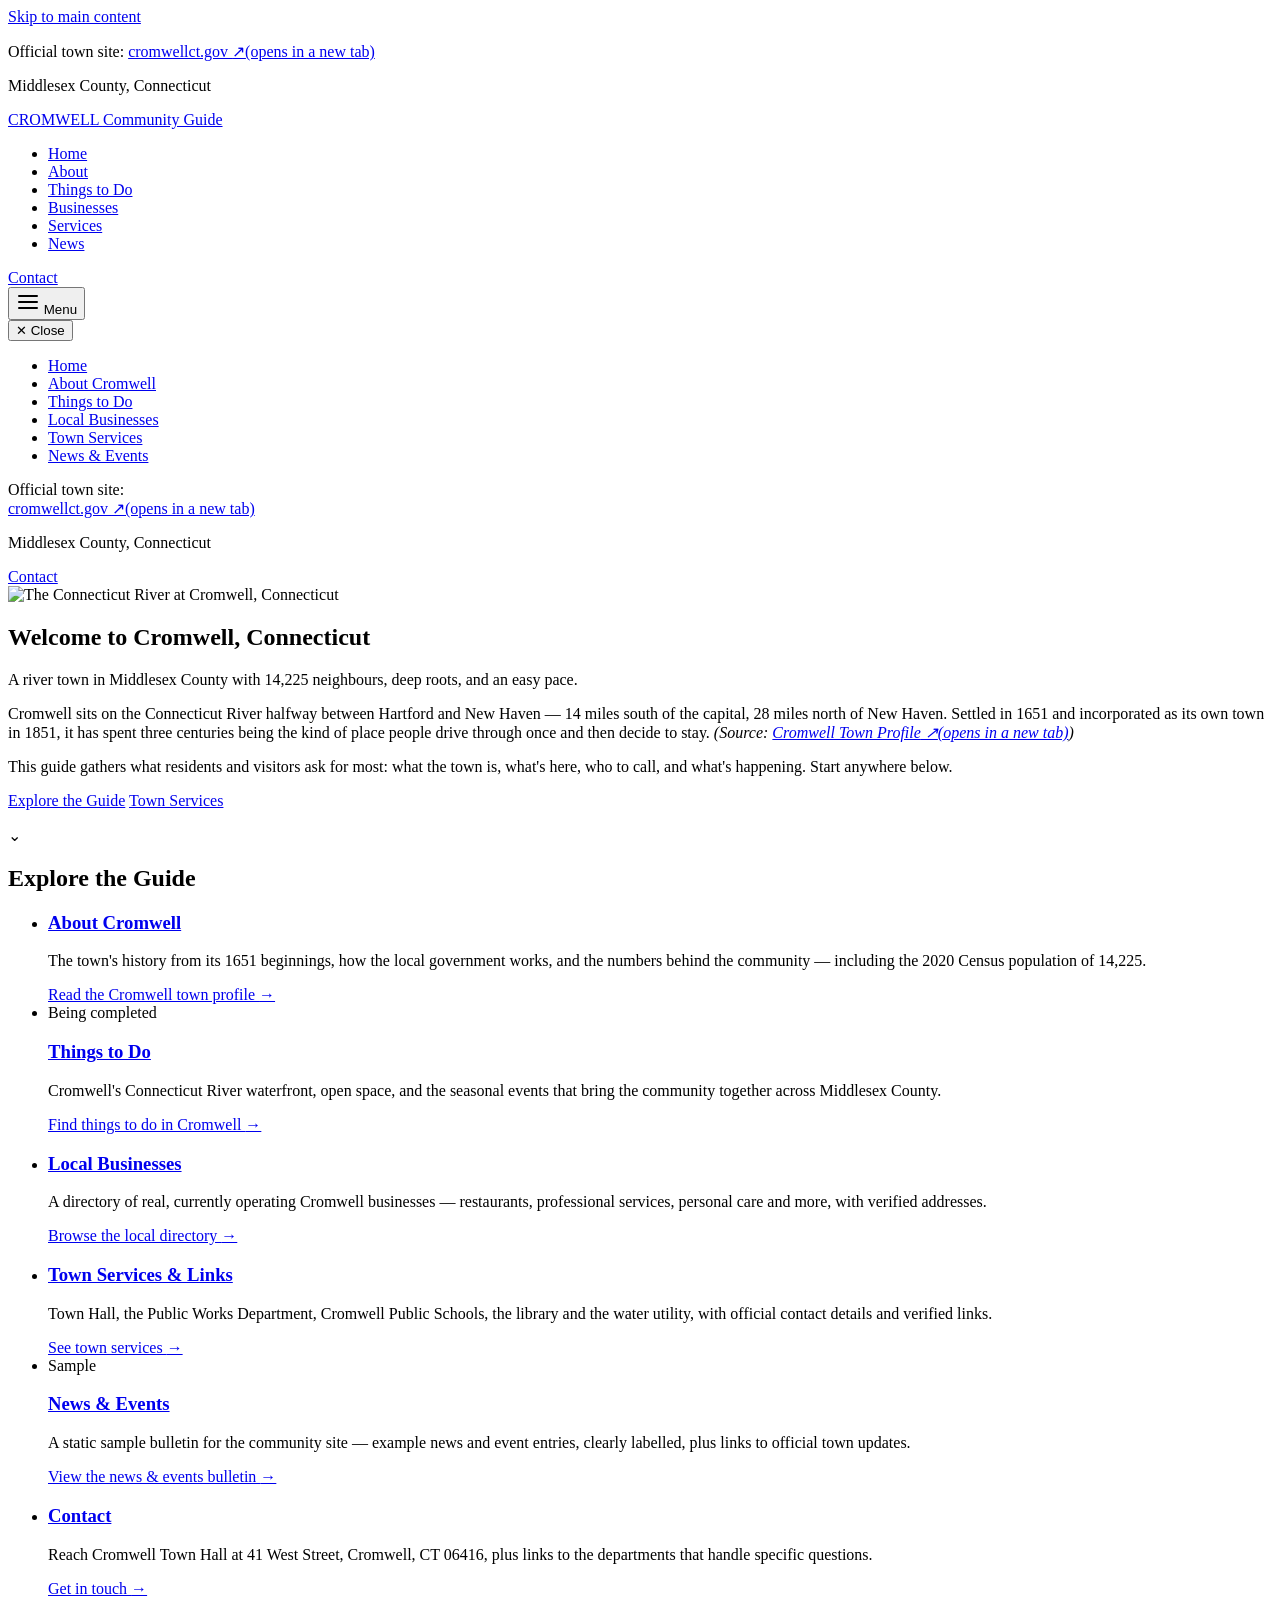
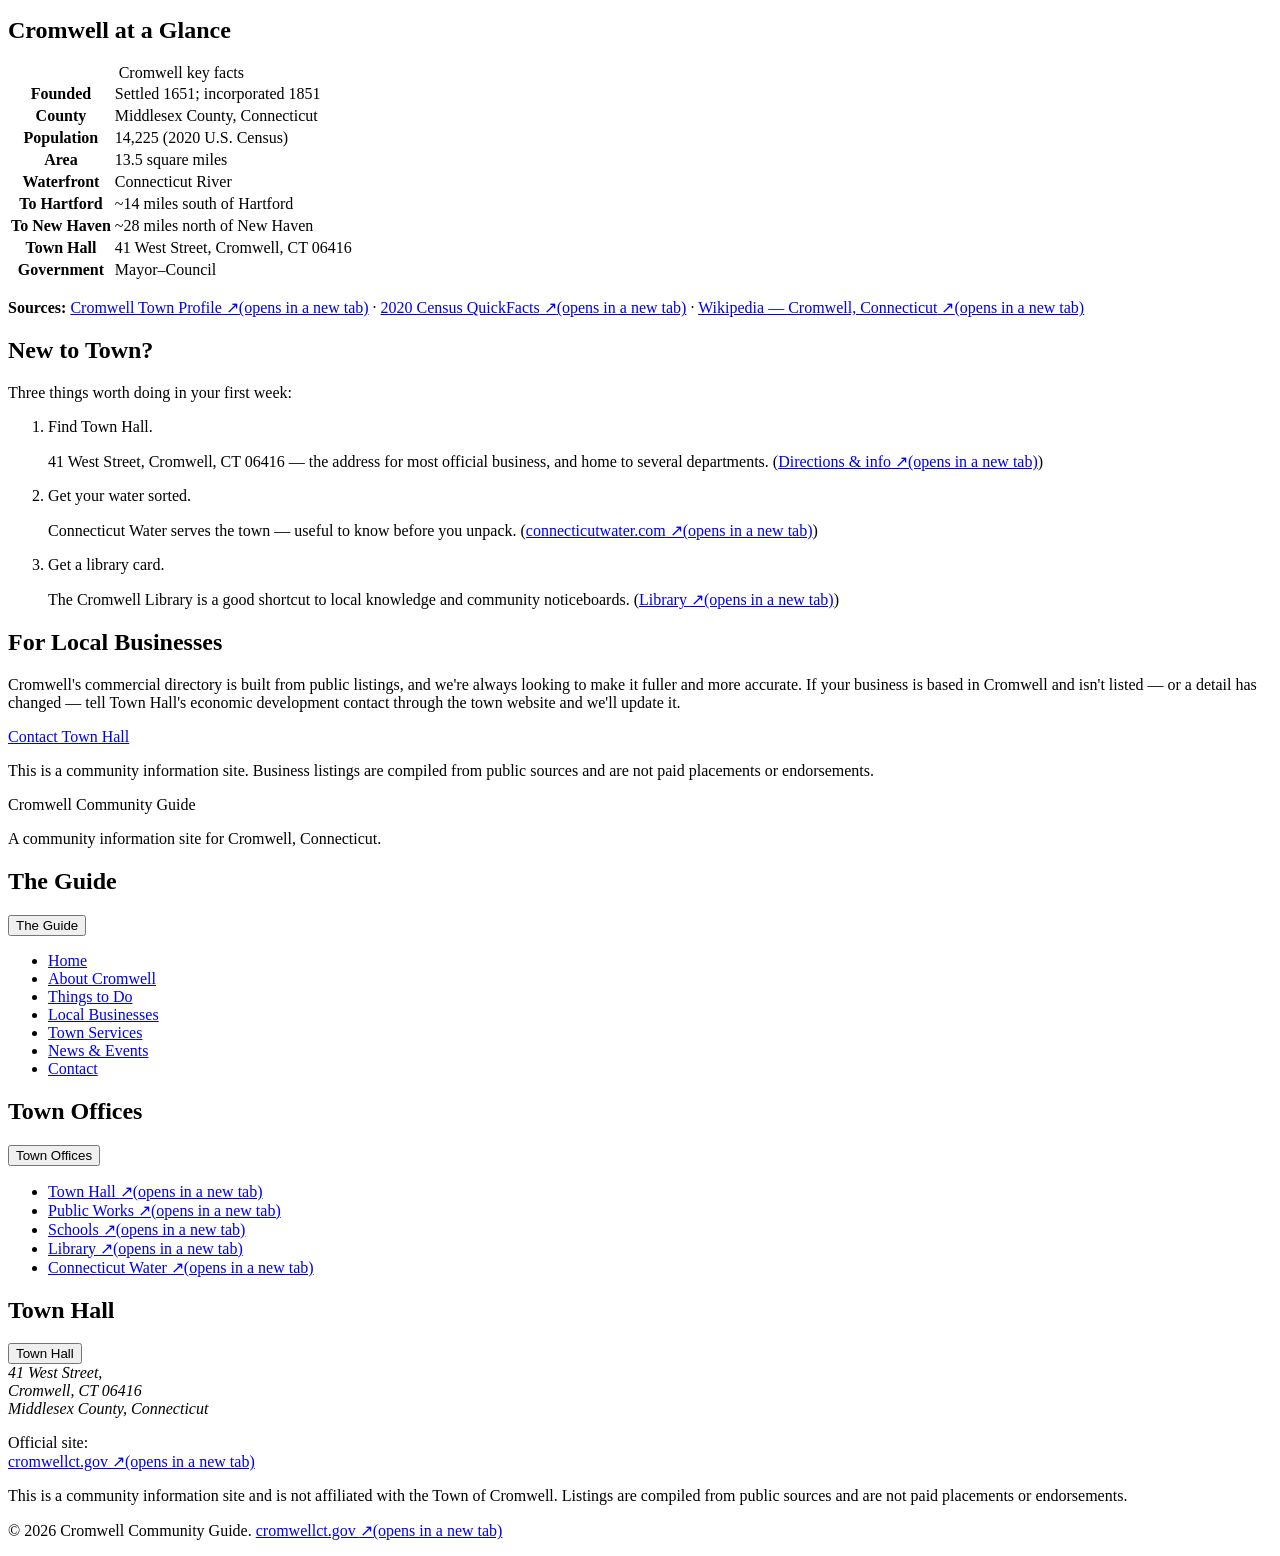
==== index.html @ 5eaef167 "Add index.html" ====
<!DOCTYPE html>
<html lang="en">
<head>
<meta charset="utf-8">
<meta name="viewport" content="width=device-width, initial-scale=1">
<title>Cromwell, CT — Community Guide &amp; Town Info</title>
<meta name="description" content="Discover Cromwell, Connecticut: town facts, local businesses, services, events and everything residents and visitors need in one friendly guide.">
<meta name="keywords" content="Cromwell CT community, Cromwell Connecticut, Middlesex County CT, Connecticut River town">
<meta name="author" content="Cromwell Community Guide">
<meta name="robots" content="index, follow">
<link rel="canonical" href="https://springteasers.github.io/cromwell-community/">

<!-- Open Graph -->
<meta property="og:type" content="website">
<meta property="og:site_name" content="Cromwell Community Guide">
<meta property="og:title" content="Cromwell, CT — Community Guide &amp; Town Info">
<meta property="og:description" content="Discover Cromwell, Connecticut: town facts, local businesses, services, events and everything residents and visitors need in one friendly guide.">
<meta property="og:url" content="https://springteasers.github.io/cromwell-community/">
<meta property="og:image" content="https://springteasers.github.io/cromwell-community/assets/og-image.svg">
<meta property="og:locale" content="en_US">

<!-- Twitter -->
<meta name="twitter:card" content="summary_large_image">
<meta name="twitter:title" content="Cromwell, CT — Community Guide &amp; Town Info">
<meta name="twitter:description" content="Discover Cromwell, Connecticut: town facts, local businesses, services, events and everything residents and visitors need in one friendly guide.">
<meta name="twitter:image" content="https://springteasers.github.io/cromwell-community/assets/og-image.svg">

<meta name="theme-color" content="#0B5A73">
<link rel="icon" href="data:image/svg+xml,%3Csvg xmlns='http://www.w3.org/2000/svg' viewBox='0 0 32 32'%3E%3Crect width='32' height='32' fill='%230B5A73'/%3E%3Ctext x='16' y='23' font-family='Georgia,serif' font-size='20' font-weight='700' fill='%23fff' text-anchor='middle'%3EC%3C/text%3E%3C/svg%3E">

<link rel="stylesheet" href="css/tokens.css">
<link rel="stylesheet" href="css/styles.css">

<script type="application/ld+json">
{
  "@context": "https://schema.org",
  "@type": "WebSite",
  "name": "Cromwell Community Guide",
  "url": "https://springteasers.github.io/cromwell-community/",
  "inLanguage": "en-US",
  "description": "A community information guide to Cromwell, Connecticut — town facts, local businesses, town services, things to do and contacts.",
  "about": {
    "@type": "AdministrativeArea",
    "name": "Cromwell, Connecticut",
    "address": {
      "@type": "PostalAddress",
      "addressLocality": "Cromwell",
      "addressRegion": "CT",
      "postalCode": "06416",
      "addressCountry": "US"
    }
  },
  "breadcrumb": {
    "@type": "BreadcrumbList",
    "itemListElement": [
      { "@type": "ListItem", "position": 1, "name": "Home", "item": "https://springteasers.github.io/cromwell-community/" }
    ]
  },
  "disambiguatingDescription": "This is a community information site and is not affiliated with the Town of Cromwell."
}
</script>
</head>
<body>

<a class="skip-link" href="#main">Skip to main content</a>

<!-- ============================ Utility bar ============================ -->
<div class="utility-bar">
  <div class="wrap">
    <p class="utility-bar__left">Official town site:
      <a href="https://www.cromwellct.gov/" target="_blank" rel="noopener">cromwellct.gov <span class="link-external__glyph" aria-hidden="true">&#8599;</span><span class="sr-only">(opens in a new tab)</span></a>
    </p>
    <p class="utility-bar__right">Middlesex County, Connecticut</p>
  </div>
</div>

<!-- ============================ Site header ============================ -->
<header class="site-header">
  <div class="wrap">
    <a class="site-brand" href="index.html" aria-label="Cromwell Community Guide — home">
      <span class="site-brand__name">CROMWELL</span>
      <span class="site-brand__sub">Community Guide</span>
    </a>

    <nav class="nav-primary" aria-label="Primary">
      <ul class="nav-primary__list">
        <li><a href="index.html" aria-current="page">Home</a></li>
        <li><a href="about-cromwell.html">About</a></li>
        <li><a href="things-to-do.html">Things to Do</a></li>
        <li><a href="local-businesses.html">Businesses</a></li>
        <li><a href="town-services.html">Services</a></li>
        <li><a href="news-events.html">News</a></li>
      </ul>
      <a class="btn btn--primary btn--sm btn--nav" href="contact.html">Contact</a>
    </nav>

    <button class="nav-toggle" type="button" aria-expanded="false" aria-controls="nav-drawer">
      <svg width="24" height="24" viewBox="0 0 24 24" aria-hidden="true" focusable="false">
        <path d="M3 6h18M3 12h18M3 18h18" fill="none" stroke="currentColor" stroke-width="2" stroke-linecap="round"/>
      </svg>
      Menu
    </button>
  </div>
</header>

<div class="scrim" aria-hidden="true"></div>

<!-- ============================ Mobile drawer ============================ -->
<nav class="nav-drawer" id="nav-drawer" aria-label="Mobile">
  <button class="nav-drawer__close" type="button">
    <span aria-hidden="true">&#10005;</span> Close
  </button>

  <ul class="nav-drawer__list">
    <li><a href="index.html" aria-current="page">Home</a></li>
    <li><a href="about-cromwell.html">About Cromwell</a></li>
    <li><a href="things-to-do.html">Things to Do</a></li>
    <li><a href="local-businesses.html">Local Businesses</a></li>
    <li><a href="town-services.html">Town Services</a></li>
    <li><a href="news-events.html">News &amp; Events</a></li>
  </ul>

  <div class="nav-drawer__meta">
    <p>Official town site:<br>
      <a href="https://www.cromwellct.gov/" target="_blank" rel="noopener">cromwellct.gov <span aria-hidden="true">&#8599;</span><span class="sr-only">(opens in a new tab)</span></a>
    </p>
    <p>Middlesex County, Connecticut</p>
  </div>

  <a class="btn btn--primary" href="contact.html">Contact</a>
</nav>

<main id="main">

  <!-- ============================ 1. Hero ============================ -->
  <section class="hero" aria-labelledby="hero-h1">
    <img class="hero__bg" src="assets/hero-connecticut-river.svg" alt="The Connecticut River at Cromwell, Connecticut">
    <div class="hero__scrim" aria-hidden="true"></div>
    <div class="wrap">
      <div class="hero__inner">
        <h1 id="hero-h1">Welcome to Cromwell, Connecticut</h1>
        <p class="hero__sub">A river town in Middlesex County with <span class="stat">14,225</span> neighbours, deep roots, and an easy pace.</p>
        <p class="hero__body">Cromwell sits on the Connecticut River halfway between Hartford and New Haven &mdash; 14 miles south of the capital, 28 miles north of New Haven. Settled in 1651 and incorporated as its own town in 1851, it has spent three centuries being the kind of place people drive through once and then decide to stay. <em>(Source: <a class="link-external" href="https://www.cromwellct.gov/164/Town-Profile" target="_blank" rel="noopener">Cromwell Town Profile<span class="link-external__glyph" aria-hidden="true"> &#8599;</span><span class="sr-only">(opens in a new tab)</span></a>)</em></p>
        <p class="hero__body">This guide gathers what residents and visitors ask for most: what the town is, what's here, who to call, and what's happening. Start anywhere below.</p>

        <div class="hero__actions">
          <a class="btn btn--primary" href="#explore-the-guide">Explore the Guide</a>
          <a class="btn btn--ghost" href="town-services.html">Town Services</a>
        </div>

        <p class="hero__scroll-cue" aria-hidden="true">&#8964;</p>
      </div>
    </div>
  </section>

  <!-- ============================ 2. Guide index ============================ -->
  <section class="section section--white" id="explore-the-guide" aria-labelledby="explore-h2">
    <div class="wrap">
      <h2 id="explore-h2">Explore the Guide</h2>

      <ul class="card-grid">
        <li class="card">
          <h3 class="card__title"><a href="about-cromwell.html">About Cromwell</a></h3>
          <p class="card__body">The town's history from its 1651 beginnings, how the local government works, and the numbers behind the community &mdash; including the 2020 Census population of <span class="stat">14,225</span>.</p>
          <a class="card__link" href="about-cromwell.html">Read the Cromwell town profile <span class="link-internal__glyph" aria-hidden="true">&#8594;</span></a>
        </li>

        <li class="card card--pending">
          <span class="status-tag status-tag--pending">Being completed</span>
          <h3 class="card__title"><a href="things-to-do.html">Things to Do</a></h3>
          <p class="card__body">Cromwell's Connecticut River waterfront, open space, and the seasonal events that bring the community together across Middlesex County.</p>
          <a class="card__link" href="things-to-do.html">Find things to do in Cromwell <span class="link-internal__glyph" aria-hidden="true">&#8594;</span></a>
        </li>

        <li class="card">
          <h3 class="card__title"><a href="local-businesses.html">Local Businesses</a></h3>
          <p class="card__body">A directory of real, currently operating Cromwell businesses &mdash; restaurants, professional services, personal care and more, with verified addresses.</p>
          <a class="card__link" href="local-businesses.html">Browse the local directory <span class="link-internal__glyph" aria-hidden="true">&#8594;</span></a>
        </li>

        <li class="card">
          <h3 class="card__title"><a href="town-services.html">Town Services &amp; Links</a></h3>
          <p class="card__body">Town Hall, the Public Works Department, Cromwell Public Schools, the library and the water utility, with official contact details and verified links.</p>
          <a class="card__link" href="town-services.html">See town services <span class="link-internal__glyph" aria-hidden="true">&#8594;</span></a>
        </li>

        <li class="card">
          <span class="status-tag status-tag--sample">Sample</span>
          <h3 class="card__title"><a href="news-events.html">News &amp; Events</a></h3>
          <p class="card__body">A static sample bulletin for the community site &mdash; example news and event entries, clearly labelled, plus links to official town updates.</p>
          <a class="card__link" href="news-events.html">View the news &amp; events bulletin <span class="link-internal__glyph" aria-hidden="true">&#8594;</span></a>
        </li>

        <li class="card">
          <h3 class="card__title"><a href="contact.html">Contact</a></h3>
          <p class="card__body">Reach Cromwell Town Hall at 41 West Street, Cromwell, CT 06416, plus links to the departments that handle specific questions.</p>
          <a class="card__link" href="contact.html">Get in touch <span class="link-internal__glyph" aria-hidden="true">&#8594;</span></a>
        </li>
      </ul>
    </div>
  </section>

  <!-- ============================ 3. Fact table ============================ -->
  <section class="section section--tint" aria-labelledby="glance-h2">
    <div class="wrap">
      <h2 id="glance-h2">Cromwell at a Glance</h2>

      <table class="table--fact">
        <caption class="sr-only">Cromwell key facts</caption>
        <tbody>
          <tr><th scope="row">Founded</th><td>Settled 1651; incorporated 1851</td></tr>
          <tr><th scope="row">County</th><td>Middlesex County, Connecticut</td></tr>
          <tr><th scope="row">Population</th><td>14,225 (2020 U.S. Census)</td></tr>
          <tr><th scope="row">Area</th><td>13.5 square miles</td></tr>
          <tr><th scope="row">Waterfront</th><td>Connecticut River</td></tr>
          <tr><th scope="row">To Hartford</th><td>~14 miles south of Hartford</td></tr>
          <tr><th scope="row">To New Haven</th><td>~28 miles north of New Haven</td></tr>
          <tr><th scope="row">Town Hall</th><td>41 West Street, Cromwell, CT 06416</td></tr>
          <tr><th scope="row">Government</th><td>Mayor&ndash;Council</td></tr>
        </tbody>
      </table>

      <p class="source-note"><strong>Sources:</strong>
        <a class="link-external" href="https://www.cromwellct.gov/164/Town-Profile" target="_blank" rel="noopener">Cromwell Town Profile<span class="link-external__glyph" aria-hidden="true"> &#8599;</span><span class="sr-only">(opens in a new tab)</span></a>
        <span aria-hidden="true"> &middot; </span>
        <a class="link-external" href="https://www.census.gov/quickfacts/fact/table/cromwelltownlowerconnecticutrivervalleyplanningregionconnecticut/PST045224" target="_blank" rel="noopener">2020 Census QuickFacts<span class="link-external__glyph" aria-hidden="true"> &#8599;</span><span class="sr-only">(opens in a new tab)</span></a>
        <span aria-hidden="true"> &middot; </span>
        <a class="link-external" href="https://en.wikipedia.org/wiki/Cromwell,_Connecticut" target="_blank" rel="noopener">Wikipedia &mdash; Cromwell, Connecticut<span class="link-external__glyph" aria-hidden="true"> &#8599;</span><span class="sr-only">(opens in a new tab)</span></a>
      </p>
    </div>
  </section>

  <!-- ============================ 4. Numbered steps ============================ -->
  <section class="section section--white" aria-labelledby="newto-h2">
    <div class="wrap">
      <h2 id="newto-h2">New to Town?</h2>
      <p class="section__intro">Three things worth doing in your first week:</p>

      <ol class="list--numbered">
        <li>
          <p class="list__lead">Find Town Hall.</p>
          <p class="list__body">41 West Street, Cromwell, CT 06416 &mdash; the address for most official business, and home to several departments.
            (<a class="link-external" href="https://www.cromwellct.gov/" target="_blank" rel="noopener">Directions &amp; info<span class="link-external__glyph" aria-hidden="true"> &#8599;</span><span class="sr-only">(opens in a new tab)</span></a>)</p>
        </li>
        <li>
          <p class="list__lead">Get your water sorted.</p>
          <p class="list__body">Connecticut Water serves the town &mdash; useful to know before you unpack.
            (<a class="link-external" href="https://www.connecticutwater.com" target="_blank" rel="noopener">connecticutwater.com<span class="link-external__glyph" aria-hidden="true"> &#8599;</span><span class="sr-only">(opens in a new tab)</span></a>)</p>
        </li>
        <li>
          <p class="list__lead">Get a library card.</p>
          <p class="list__body">The Cromwell Library is a good shortcut to local knowledge and community noticeboards.
            (<a class="link-external" href="https://www.cromwellct.gov/library" target="_blank" rel="noopener">Library<span class="link-external__glyph" aria-hidden="true"> &#8599;</span><span class="sr-only">(opens in a new tab)</span></a>)</p>
        </li>
      </ol>
    </div>
  </section>

  <!-- ============================ 5. Business CTA ============================ -->
  <section class="section section--paper" aria-labelledby="business-h2">
    <div class="wrap">
      <div class="cta-band">
        <h2 id="business-h2">For Local Businesses</h2>
        <p class="cta-band__body">Cromwell's commercial directory is built from public listings, and we're always looking to make it fuller and more accurate. If your business is based in Cromwell and isn't listed &mdash; or a detail has changed &mdash; tell Town Hall's economic development contact through the town website and we'll update it.</p>
        <a class="btn btn--secondary" href="contact.html">Contact Town Hall</a>

        <p class="callout callout--disclaimer">This is a community information site. Business listings are compiled from public sources and are not paid placements or endorsements.</p>
      </div>
    </div>
  </section>

</main>

<!-- ============================ Footer ============================ -->
<footer class="site-footer">
  <div class="wrap">
    <div class="site-footer__grid">

      <div class="footer-col footer-col--brand">
        <span class="site-footer__brand-name">Cromwell</span>
        <span class="site-footer__brand-sub">Community Guide</span>
        <p class="site-footer__blurb">A community information site for Cromwell, Connecticut.</p>
      </div>

      <div class="footer-col footer-col--guide">
        <h2 id="foot-guide-h">The Guide</h2>
        <button class="footer-accordion__btn" type="button" aria-expanded="false" aria-controls="foot-guide-p">The Guide</button>
        <div class="footer-panel" id="foot-guide-p" role="region" aria-labelledby="foot-guide-h">
          <ul>
            <li><a href="index.html">Home</a></li>
            <li><a href="about-cromwell.html">About Cromwell</a></li>
            <li><a href="things-to-do.html">Things to Do</a></li>
            <li><a href="local-businesses.html">Local Businesses</a></li>
            <li><a href="town-services.html">Town Services</a></li>
            <li><a href="news-events.html">News &amp; Events</a></li>
            <li><a href="contact.html">Contact</a></li>
          </ul>
        </div>
      </div>

      <div class="footer-col footer-col--offices">
        <h2 id="foot-offices-h">Town Offices</h2>
        <button class="footer-accordion__btn" type="button" aria-expanded="false" aria-controls="foot-offices-p">Town Offices</button>
        <div class="footer-panel" id="foot-offices-p" role="region" aria-labelledby="foot-offices-h">
          <ul>
            <li><a href="https://www.cromwellct.gov/" target="_blank" rel="noopener">Town Hall <span aria-hidden="true">&#8599;</span><span class="sr-only">(opens in a new tab)</span></a></li>
            <li><a href="https://www.cromwellct.com/public-works" target="_blank" rel="noopener">Public Works <span aria-hidden="true">&#8599;</span><span class="sr-only">(opens in a new tab)</span></a></li>
            <li><a href="https://www.cromwell.k12.ct.us/" target="_blank" rel="noopener">Schools <span aria-hidden="true">&#8599;</span><span class="sr-only">(opens in a new tab)</span></a></li>
            <li><a href="https://www.cromwellct.gov/library" target="_blank" rel="noopener">Library <span aria-hidden="true">&#8599;</span><span class="sr-only">(opens in a new tab)</span></a></li>
            <li><a href="https://www.connecticutwater.com" target="_blank" rel="noopener">Connecticut Water <span aria-hidden="true">&#8599;</span><span class="sr-only">(opens in a new tab)</span></a></li>
          </ul>
        </div>
      </div>

      <div class="footer-col footer-col--townhall">
        <h2 id="foot-townhall-h">Town Hall</h2>
        <button class="footer-accordion__btn" type="button" aria-expanded="false" aria-controls="foot-townhall-p">Town Hall</button>
        <div class="footer-panel" id="foot-townhall-p" role="region" aria-labelledby="foot-townhall-h">
          <address>
            41 West Street,<br>
            Cromwell, CT 06416<br>
            Middlesex County, Connecticut
          </address>
          <div class="footer-col__rows">
            <p>Official site:<br>
              <a href="https://www.cromwellct.gov/" target="_blank" rel="noopener">cromwellct.gov <span aria-hidden="true">&#8599;</span><span class="sr-only">(opens in a new tab)</span></a>
            </p>
          </div>
        </div>
      </div>

    </div>

    <div class="site-footer__bottom">
      <p>This is a community information site and is not affiliated with the Town of Cromwell. Listings are compiled from public sources and are not paid placements or endorsements.</p>
      <p>&copy; <span id="year">2026</span> Cromwell Community Guide. <a href="https://www.cromwellct.gov/" target="_blank" rel="noopener">cromwellct.gov <span aria-hidden="true">&#8599;</span><span class="sr-only">(opens in a new tab)</span></a></p>
    </div>
  </div>
</footer>

<script src="js/site.js"></script>
<script>document.getElementById('year').textContent = String(new Date().getFullYear());</script>
</body>
</html>
---- css/tokens.css ----
/* ==========================================================================
   Cromwell Community Site — Design Tokens
   Source of truth: design/tokens-and-specs.md
   All values are shipped specs, not placeholders.
   ========================================================================== */

:root {
  /* ---- Colour: brand ---------------------------------------------------- */
  --c-primary:        #0B5A73;  /* River Teal */
  --c-primary-dark:   #07414F;
  --c-primary-light:  #E6F1F4;
  --c-secondary:      #1F6B3A;  /* Open Space Green */
  --c-secondary-dark: #15502A;

  /* ---- Colour: accent (caution / sample states ONLY) -------------------- */
  --c-accent:         #B4531B;  /* Brick */
  --c-accent-dark:    #8A3D12;
  --c-accent-tint:    #FDEBE0;
  --c-accent-tint-2:  #FDF3EC;
  --c-accent-tint-3:  #F8E9DD;

  /* ---- Colour: neutrals ------------------------------------------------- */
  --c-ink:            #1A1D1F;
  --c-ink-muted:      #5A6B72;
  --c-surface:        #FFFFFF;
  --c-surface-alt:    #F7F5F1;  /* paper */
  --c-line:           #D6DEE2;
  --c-focus:          #F2A900;  /* amber focus ring */

  /* ---- Typography: families -------------------------------------------- */
  --font-display: "Source Serif 4", Georgia, "Times New Roman", serif;
  --font-body:    "Inter", -apple-system, BlinkMacSystemFont, "Segoe UI",
                  Roboto, Helvetica, Arial, sans-serif;

  /* ---- Typography: scale (fluid) --------------------------------------- */
  --t-h1:    clamp(1.875rem, 1.35rem + 2.6vw, 3rem);      /* 30 -> 48px */
  --t-h2:    clamp(1.5rem, 1.2rem + 1.5vw, 2rem);         /* 24 -> 32px */
  --t-h3:    1.4375rem;                                    /* 23px */
  --t-h4:    1.1875rem;                                    /* 19px */
  --t-body:  1.0625rem;                                    /* 17px */
  --t-small: 0.9375rem;                                    /* 15px */
  --t-meta:  0.8125rem;                                    /* 13px */

  --lh-tight: 1.15;
  --lh-snug:  1.3;
  --lh-body:  1.6;
  --lh-loose: 1.7;

  /* ---- Spacing scale ---------------------------------------------------- */
  --s-1: 0.25rem;   /*  4px */
  --s-2: 0.5rem;    /*  8px */
  --s-3: 0.75rem;   /* 12px */
  --s-4: 1rem;      /* 16px */
  --s-5: 1.5rem;    /* 24px */
  --s-6: 2rem;      /* 32px */
  --s-7: 3rem;      /* 48px */
  --s-8: 4rem;      /* 64px */
  --s-9: 6rem;      /* 96px */

  /* ---- Layout ----------------------------------------------------------- */
  --wrap:        72rem;    /* 1152px */
  --wrap-narrow: 46rem;    /* 736px long-form measure */
  --radius-sm:   2px;
  --radius:      6px;
  --radius-lg:   8px;
  --shadow-drawer: 0 8px 32px rgba(0, 0, 0, 0.18);

  /* ---- Motion ----------------------------------------------------------- */
  --ease: cubic-bezier(0.2, 0, 0.2, 1);
  --dur:  200ms;
}
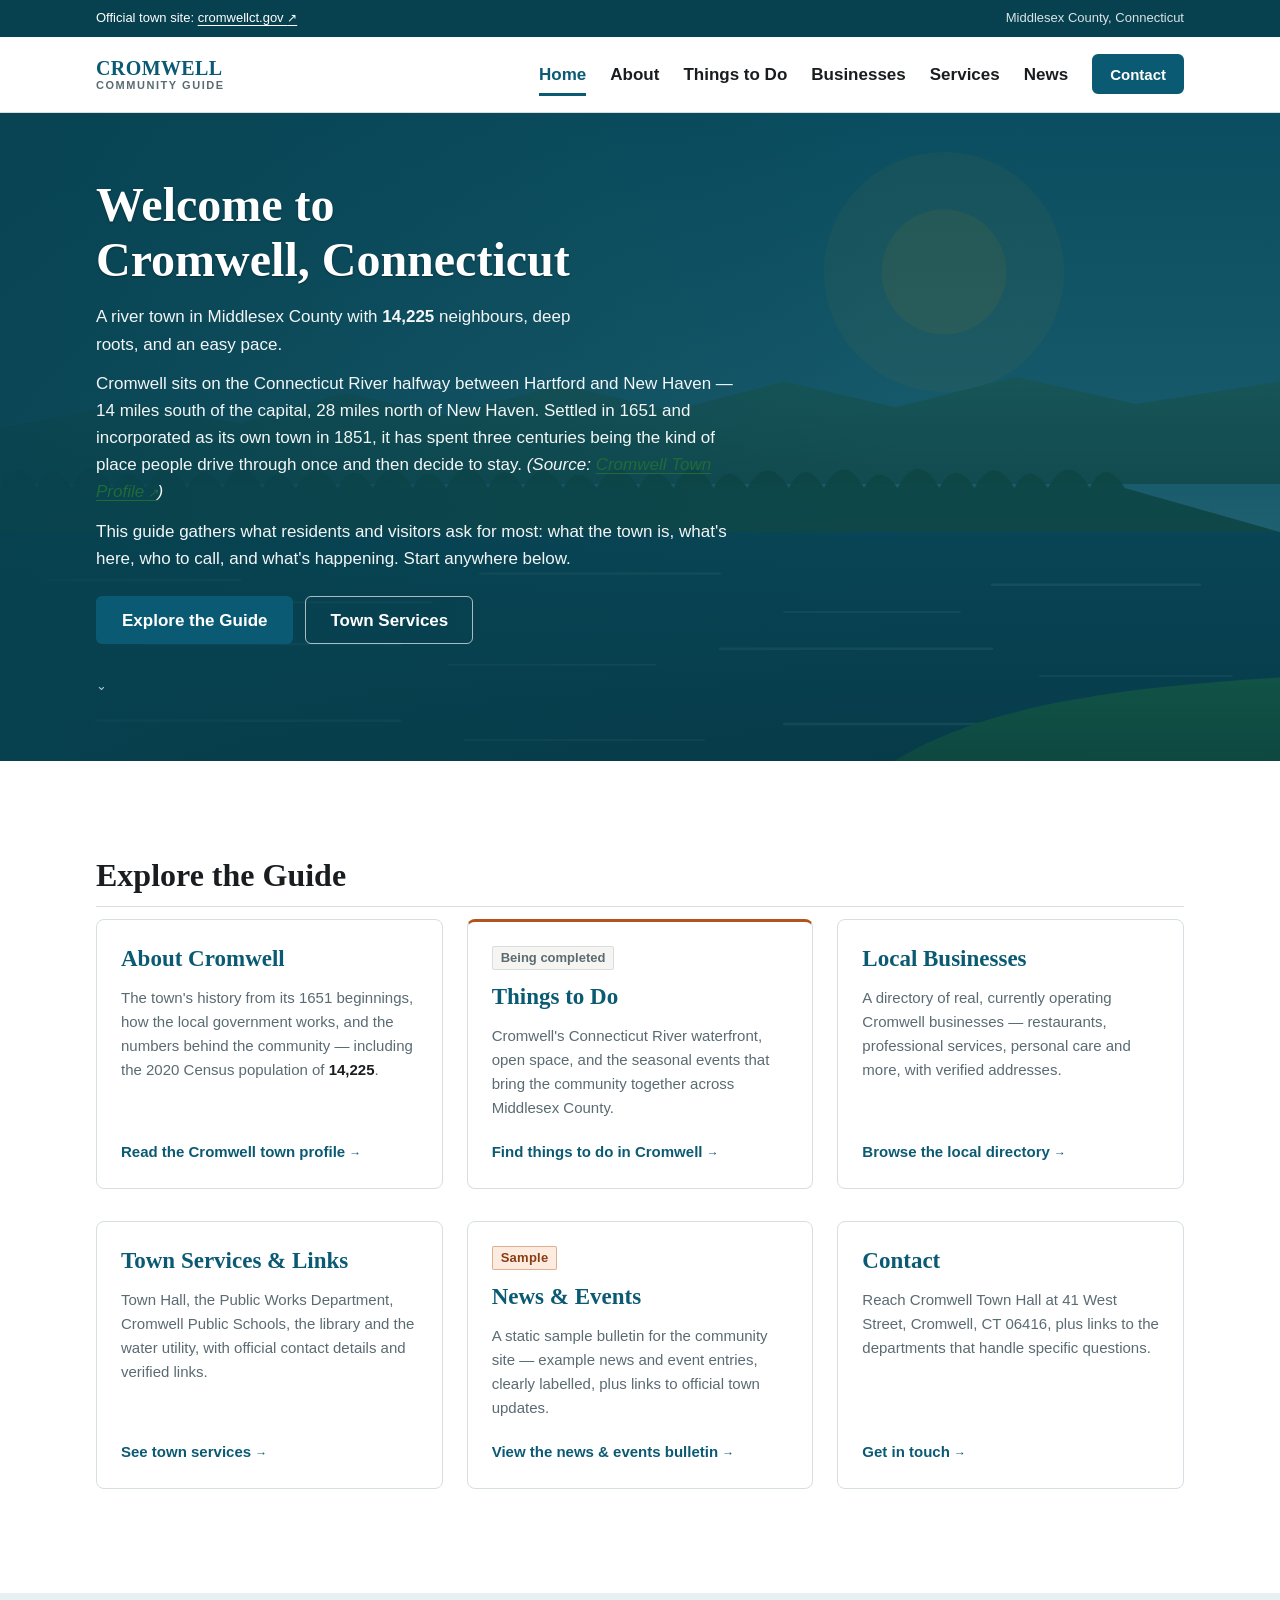
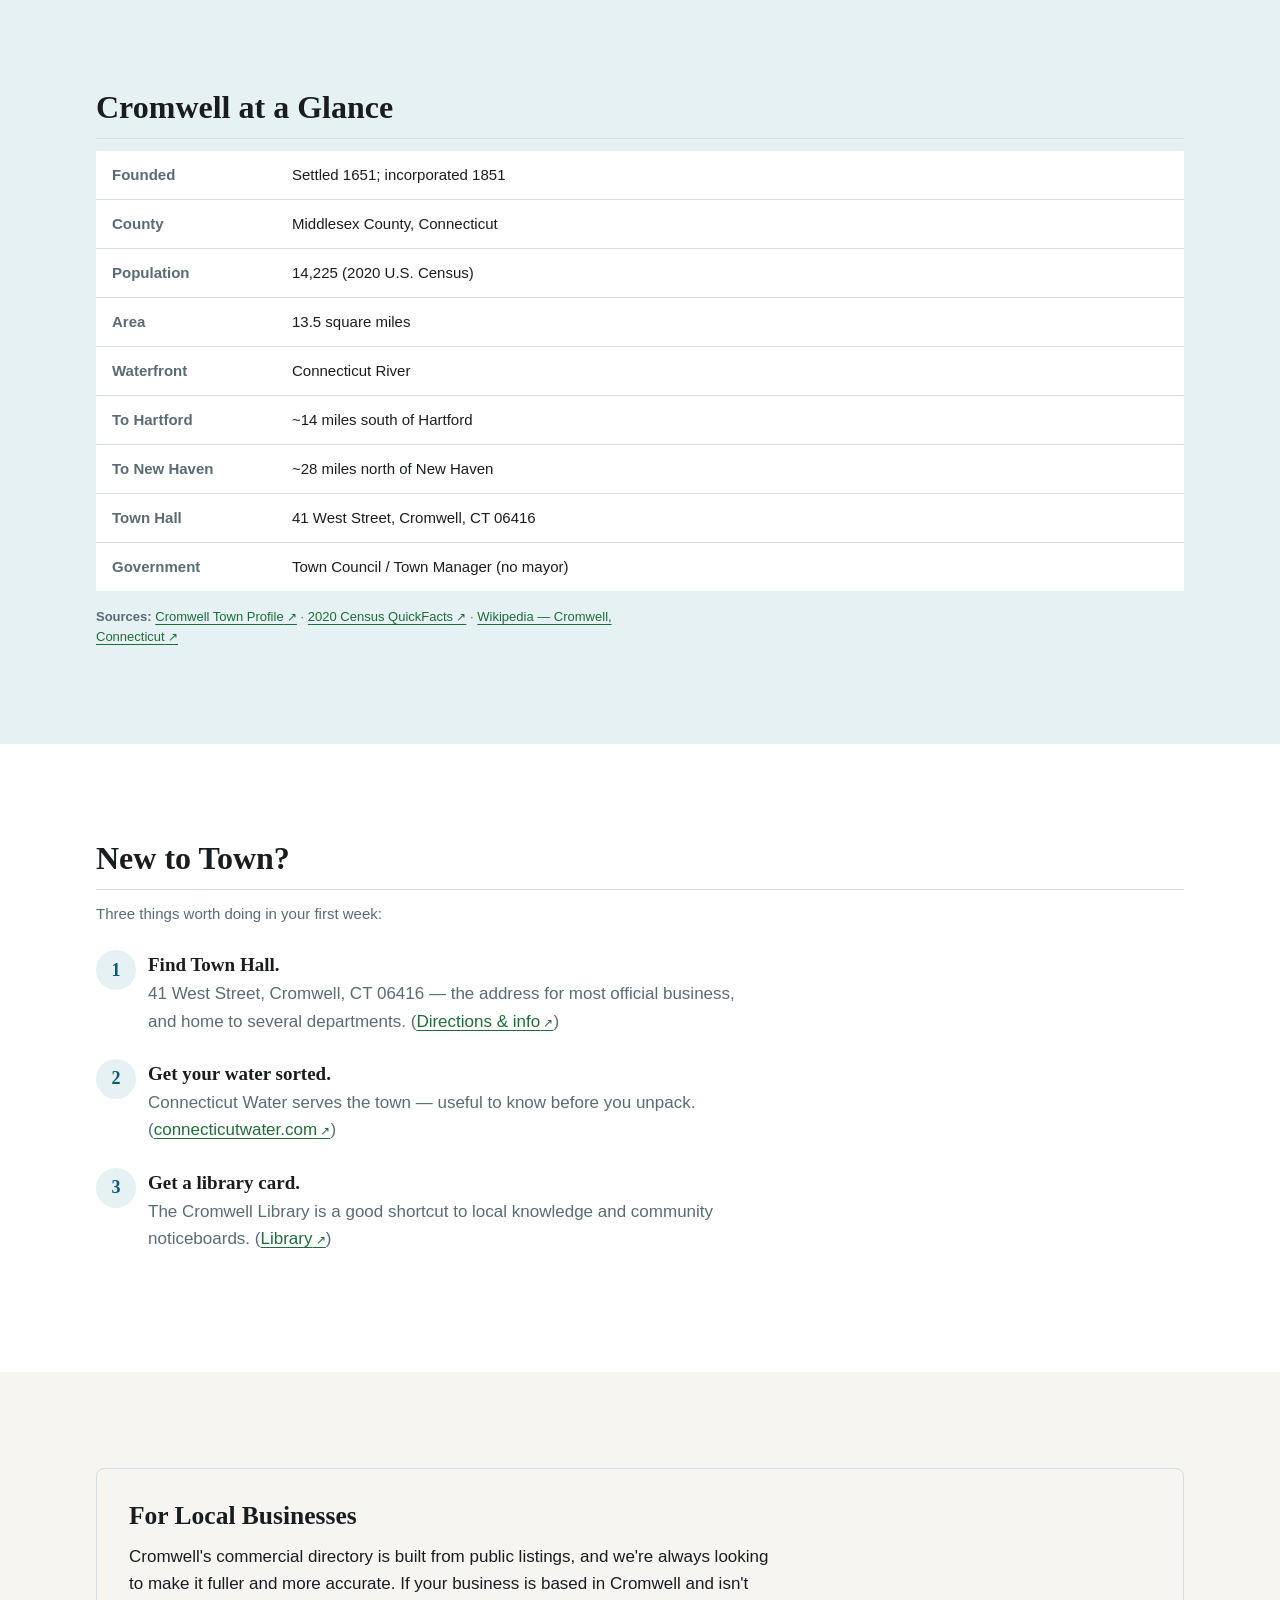
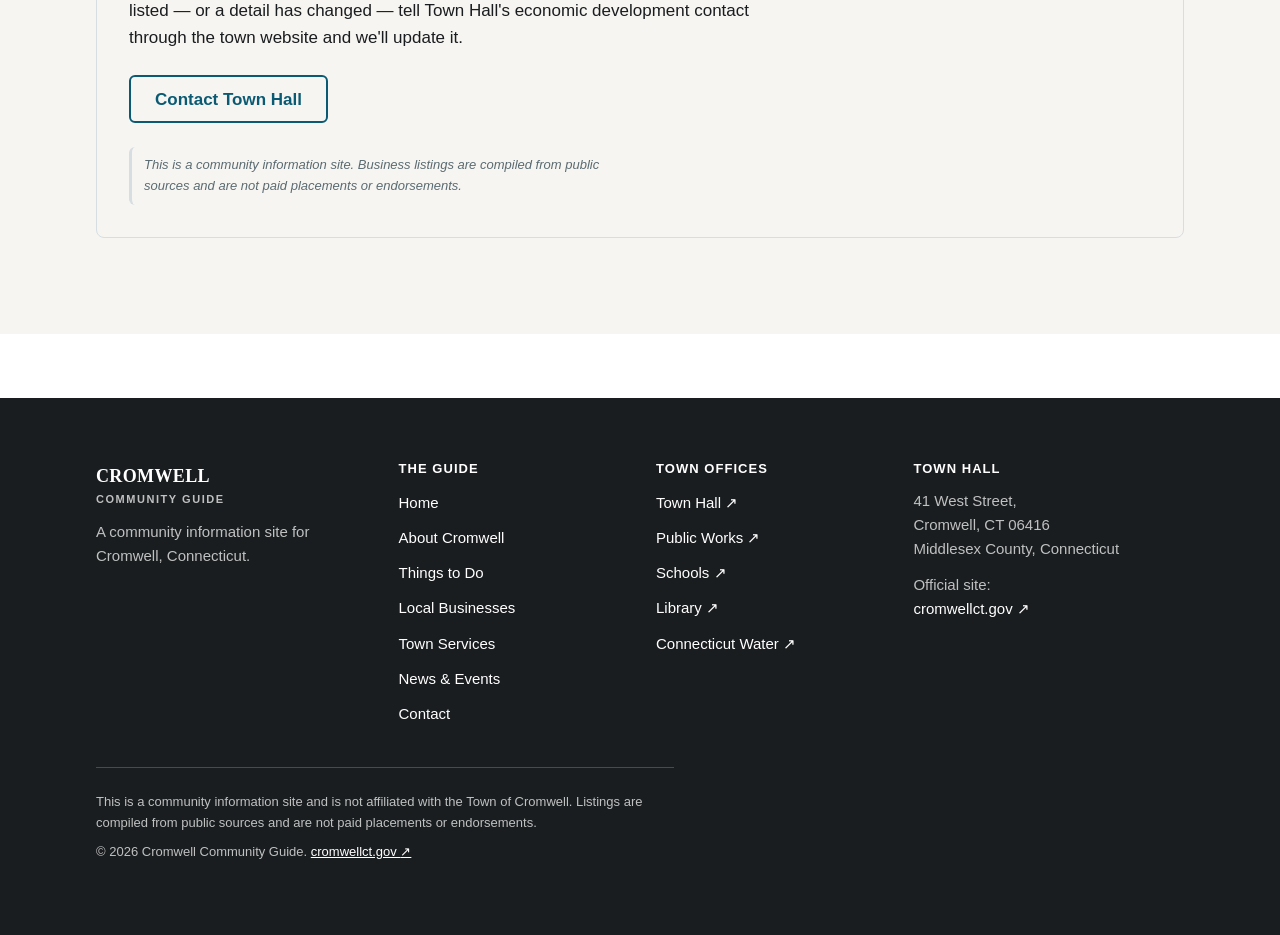
==== commit 8fcab2f4: "Fix government form on Home page: Town Council / Town Manager (no mayor)" ====
--- a/index.html
+++ b/index.html
@@ -216,7 +216,7 @@
           <tr><th scope="row">To Hartford</th><td>~14 miles south of Hartford</td></tr>
           <tr><th scope="row">To New Haven</th><td>~28 miles north of New Haven</td></tr>
           <tr><th scope="row">Town Hall</th><td>41 West Street, Cromwell, CT 06416</td></tr>
-          <tr><th scope="row">Government</th><td>Mayor&ndash;Council</td></tr>
+          <tr><th scope="row">Government</th><td>Town Council / Town Manager (no mayor)</td></tr>
         </tbody>
       </table>
 
--- a/css/styles.css
+++ b/css/styles.css
@@ -0,0 +1,1173 @@
+/* ==========================================================================
+   Cromwell Community Site — styles.css
+   Vanilla CSS. Mobile-first. No frameworks, no build step.
+   Templates: A Landing (home) · B Article (about, things-to-do,
+   town-services, contact) · C Directory (local-businesses, news-events)
+   Source of truth: design/00-design-system.md + design/wireframes/*
+   ========================================================================== */
+
+/* ==========================================================================
+   1. Reset & base
+   ========================================================================== */
+*,
+*::before,
+*::after { box-sizing: border-box; }
+
+html {
+  -webkit-text-size-adjust: 100%;
+  scroll-behavior: smooth;
+}
+
+body {
+  margin: 0;
+  background: var(--c-surface);
+  color: var(--c-ink);
+  font-family: var(--font-body);
+  font-size: var(--t-body);
+  line-height: var(--lh-body);
+  -webkit-font-smoothing: antialiased;
+  text-rendering: optimizeLegibility;
+}
+
+h1, h2, h3, h4 {
+  font-family: var(--font-display);
+  color: var(--c-ink);
+  margin: 0;
+  line-height: var(--lh-tight);
+  text-wrap: balance;
+}
+
+p { margin: 0 0 var(--s-4); }
+p:last-child { margin-bottom: 0; }
+
+ul, ol { margin: 0 0 var(--s-4); padding-left: var(--s-5); }
+li { margin-bottom: var(--s-2); }
+
+img { max-width: 100%; height: auto; display: block; }
+
+hr {
+  border: 0;
+  border-top: 1px solid var(--c-line);
+  margin: var(--s-6) 0;
+}
+
+strong, b { font-weight: 600; }
+
+address { font-style: normal; }
+
+/* Focus: one visible ring, everywhere. */
+:focus-visible {
+  outline: 3px solid var(--c-focus);
+  outline-offset: 2px;
+  border-radius: var(--radius-sm);
+}
+
+/* Accessibility helpers */
+.sr-only {
+  position: absolute;
+  width: 1px;
+  height: 1px;
+  padding: 0;
+  margin: -1px;
+  overflow: hidden;
+  clip: rect(0, 0, 0, 0);
+  white-space: nowrap;
+  border: 0;
+}
+
+.skip-link {
+  position: absolute;
+  top: -100px;
+  left: var(--s-4);
+  z-index: 100;
+  padding: var(--s-3) var(--s-5);
+  background: var(--c-primary);
+  color: #fff;
+  font-weight: 600;
+  text-decoration: none;
+  border-radius: 0 0 var(--radius) var(--radius);
+  transition: top var(--dur) var(--ease);
+}
+.skip-link:focus { top: 0; }
+
+@media (prefers-reduced-motion: reduce) {
+  html { scroll-behavior: auto; }
+  *, *::before, *::after {
+    animation-duration: 0.01ms !important;
+    animation-iteration-count: 1 !important;
+    transition-duration: 0.01ms !important;
+  }
+}
+
+/* ==========================================================================
+   2. Layout primitives
+   ========================================================================== */
+.wrap {
+  width: 100%;
+  max-width: var(--wrap);
+  margin-inline: auto;
+  padding-inline: var(--s-4);
+}
+@media (min-width: 600px) { .wrap { padding-inline: var(--s-6); } }
+
+.section { padding-block: var(--s-7); }
+@media (min-width: 900px) { .section { padding-block: var(--s-9); } }
+
+.section--tint    { background: var(--c-primary-light); }
+.section--paper   { background: var(--c-surface-alt); }
+.section--white   { background: var(--c-surface); }
+
+.section > .wrap > h2,
+.section__title {
+  font-size: var(--t-h2);
+  font-weight: 600;
+  margin-bottom: var(--s-3);
+  padding-bottom: var(--s-3);
+  border-bottom: 1px solid var(--c-line);
+}
+
+.section__intro {
+  color: var(--c-ink-muted);
+  font-size: var(--t-small);
+  max-width: 68ch;
+  margin-bottom: var(--s-5);
+}
+
+.prose { max-width: var(--wrap-narrow); }
+.prose p { max-width: 68ch; }
+
+/* ==========================================================================
+   3. Utility bar
+   ========================================================================== */
+.utility-bar {
+  background: var(--c-primary-dark);
+  color: #fff;
+  font-size: var(--t-meta);
+  display: none;                       /* hidden < 600px; content lives in footer */
+}
+@media (min-width: 600px) {
+  .utility-bar { display: block; }
+}
+.utility-bar .wrap {
+  display: flex;
+  flex-wrap: wrap;
+  gap: var(--s-2) var(--s-5);
+  align-items: center;
+  justify-content: space-between;
+  padding-block: var(--s-2);
+}
+.utility-bar__left,
+.utility-bar__right { margin: 0; }
+.utility-bar__right { color: rgba(255, 255, 255, 0.85); }
+.utility-bar a { color: #fff; text-decoration: underline; text-underline-offset: 3px; }
+.utility-bar a:hover { color: #fff; text-decoration-thickness: 2px; }
+
+/* ==========================================================================
+   4. Site header + primary nav
+   ========================================================================== */
+.site-header {
+  background: var(--c-surface);
+  border-bottom: 1px solid var(--c-line);
+  position: sticky;
+  top: 0;
+  z-index: 40;
+}
+.site-header.is-stuck { box-shadow: 0 1px 0 var(--c-line); }
+@media (min-width: 900px) {
+  .site-header { position: static; }
+}
+
+.site-header .wrap {
+  display: flex;
+  align-items: center;
+  justify-content: space-between;
+  gap: var(--s-4);
+  padding-block: var(--s-3);
+}
+@media (min-width: 600px) {
+  .site-header .wrap { padding-block: var(--s-4); }
+}
+
+/* Text lockup — no image asset exists, and text never fails to load. */
+.site-brand {
+  display: block;
+  text-decoration: none;
+  line-height: 1.1;
+}
+.site-brand__name {
+  display: block;
+  font-family: var(--font-display);
+  font-size: 1.25rem;
+  font-weight: 600;
+  letter-spacing: 0.02em;
+  color: var(--c-primary);
+}
+.site-brand__sub {
+  display: block;
+  font-family: var(--font-body);
+  font-size: 11px;
+  font-weight: 600;
+  letter-spacing: 0.14em;
+  text-transform: uppercase;
+  color: var(--c-ink-muted);
+}
+
+/* Hamburger — visible text label, never icon-only. */
+.nav-toggle {
+  display: inline-flex;
+  align-items: center;
+  gap: var(--s-2);
+  min-height: 48px;
+  padding: 0 var(--s-3);
+  background: transparent;
+  border: 1px solid var(--c-line);
+  border-radius: var(--radius);
+  color: var(--c-primary);
+  font: 600 var(--t-small) / 1 var(--font-body);
+  cursor: pointer;
+}
+.nav-toggle:hover { background: var(--c-primary-light); }
+@media (min-width: 900px) { .nav-toggle { display: none; } }
+
+/* Desktop nav */
+.nav-primary { display: none; }
+@media (min-width: 900px) {
+  .nav-primary {
+    display: flex;
+    align-items: center;
+    gap: var(--s-5);
+  }
+  .nav-primary__list {
+    display: flex;
+    align-items: center;
+    gap: var(--s-5);
+    margin: 0;
+    padding: 0;
+    list-style: none;
+  }
+  .nav-primary__list li { margin: 0; }
+  .nav-primary__list a {
+    position: relative;
+    display: inline-block;
+    padding: var(--s-2) 0;
+    color: var(--c-ink);
+    font-weight: 600;
+    font-size: var(--t-body);
+    text-decoration: none;
+    white-space: nowrap;
+  }
+  .nav-primary__list a::after {
+    content: "";
+    position: absolute;
+    left: 0;
+    right: 0;
+    bottom: 0;
+    height: 3px;
+    background: var(--c-primary);
+    transform: scaleX(0);
+    transition: transform var(--dur) var(--ease);
+  }
+  .nav-primary__list a:hover { color: var(--c-primary-dark); }
+  .nav-primary__list a:hover::after { transform: scaleX(1); }
+  .nav-primary__list a[aria-current="page"] { color: var(--c-primary); }
+  .nav-primary__list a[aria-current="page"]::after { transform: scaleX(1); }
+}
+
+/* ==========================================================================
+   5. Mobile drawer
+   ========================================================================== */
+.scrim {
+  position: fixed;
+  inset: 0;
+  background: rgba(26, 29, 31, 0.45);
+  opacity: 0;
+  visibility: hidden;
+  transition: opacity var(--dur) var(--ease), visibility var(--dur) var(--ease);
+  z-index: 50;
+}
+body.nav-open .scrim { opacity: 1; visibility: visible; }
+
+.nav-drawer {
+  position: fixed;
+  top: 0;
+  right: 0;
+  z-index: 60;
+  width: min(320px, 88vw);
+  height: 100dvh;
+  background: var(--c-surface);
+  box-shadow: var(--shadow-drawer);
+  transform: translateX(100%);
+  transition: transform var(--dur) var(--ease);
+  overflow-y: auto;
+  padding: var(--s-4);
+  display: flex;
+  flex-direction: column;
+  gap: var(--s-5);
+}
+body.nav-open .nav-drawer { transform: translateX(0); }
+body.nav-open { overflow: hidden; }
+
+.nav-drawer__close {
+  align-self: flex-end;
+  min-height: 44px;
+  min-width: 44px;
+  padding: 0 var(--s-3);
+  background: transparent;
+  border: 1px solid var(--c-line);
+  border-radius: var(--radius);
+  color: var(--c-ink);
+  font: 600 var(--t-small) / 1 var(--font-body);
+  cursor: pointer;
+}
+.nav-drawer__list {
+  list-style: none;
+  margin: 0;
+  padding: 0;
+}
+.nav-drawer__list li { margin: 0; border-bottom: 1px solid var(--c-line); }
+.nav-drawer__list a {
+  display: block;
+  min-height: 56px;
+  padding: var(--s-4);
+  color: var(--c-ink);
+  font-weight: 600;
+  text-decoration: none;
+}
+.nav-drawer__list a:hover { background: var(--c-primary-light); }
+.nav-drawer__list a[aria-current="page"] {
+  background: var(--c-primary-light);
+  color: var(--c-primary);
+  box-shadow: inset 3px 0 0 var(--c-primary);
+}
+.nav-drawer__meta {
+  font-size: var(--t-meta);
+  color: var(--c-ink-muted);
+  border-top: 1px solid var(--c-line);
+  padding-top: var(--s-4);
+}
+.nav-drawer__meta p { margin: 0 0 var(--s-2); }
+.nav-drawer__meta a { color: var(--c-secondary); }
+
+@media (min-width: 900px) {
+  .nav-drawer, .scrim { display: none; }
+}
+
+/* ==========================================================================
+   6. Breadcrumb
+   ========================================================================== */
+.breadcrumb { padding-top: var(--s-4); font-size: var(--t-meta); color: var(--c-ink-muted); }
+.breadcrumb ol {
+  display: none;                       /* mobile shows the single back link */
+  list-style: none;
+  margin: 0;
+  padding: 0;
+  gap: var(--s-2);
+}
+.breadcrumb__back {
+  display: inline-flex;
+  align-items: center;
+  min-height: 44px;
+  color: var(--c-primary);
+  font-size: var(--t-small);
+  font-weight: 600;
+  text-decoration: none;
+}
+.breadcrumb__back:hover { text-decoration: underline; }
+@media (min-width: 600px) {
+  .breadcrumb ol { display: flex; flex-wrap: wrap; align-items: center; }
+  .breadcrumb__back { display: none; }
+  .breadcrumb li { margin: 0; }
+  .breadcrumb li + li::before {
+    content: "›";
+    margin: 0 var(--s-2);
+    color: var(--c-ink-muted);
+  }
+  .breadcrumb a { color: var(--c-ink-muted); }
+  .breadcrumb a:hover { color: var(--c-primary); }
+  .breadcrumb [aria-current="page"] { color: var(--c-ink); }
+}
+
+/* ==========================================================================
+   7. Page header (non-hero pages)
+   ========================================================================== */
+.page-header { padding-block: var(--s-6) var(--s-5); }
+.page-header h1 {
+  font-size: var(--t-h2);
+  font-weight: 600;
+  margin-bottom: var(--s-3);
+  max-width: 34ch;
+}
+@media (min-width: 900px) {
+  .page-header { padding-block: var(--s-8) var(--s-6); }
+  .page-header h1 { font-size: var(--t-h1); }
+}
+.page-header__lead {
+  font-weight: 600;
+  font-size: var(--t-h4);
+  max-width: 62ch;
+  margin-bottom: var(--s-4);
+}
+.page-header__body {
+  color: var(--c-ink-muted);
+  max-width: 68ch;
+  margin: 0;
+}
+
+/* ==========================================================================
+   8. Hero (Home)
+   ========================================================================== */
+.hero {
+  position: relative;
+  background-color: var(--c-primary-dark);
+  min-height: 460px;
+  display: flex;
+  align-items: center;
+  padding-block: var(--s-8);
+  overflow: hidden;
+}
+@media (min-width: 900px) {
+  .hero { min-height: 520px; }
+}
+.hero__inner { max-width: 45rem; }
+.hero h1 {
+  font-size: var(--t-h1);
+  font-weight: 600;
+  color: #fff;
+  margin-bottom: var(--s-4);
+  text-shadow: 0 1px 2px rgba(0, 0, 0, 0.35);
+}
+.hero__sub {
+  color: rgba(255, 255, 255, 0.95);
+  font-size: var(--t-body);
+  margin-bottom: var(--s-3);
+  max-width: 52ch;
+}
+.hero__sub .stat { font-weight: 600; }
+.hero__body {
+  color: rgba(255, 255, 255, 0.95);
+  margin-bottom: var(--s-3);
+  max-width: 68ch;
+}
+.hero__spacer { height: var(--s-3); }
+
+/* Hero picture: the SVG supplies the photograph-equivalent, always on. */
+.hero__bg {
+  position: absolute;
+  inset: 0;
+  width: 100%;
+  height: 100%;
+  object-fit: cover;
+  object-position: center 40%;
+  z-index: 0;
+}
+.hero__scrim {
+  position: absolute;
+  inset: 0;
+  z-index: 1;
+  background: linear-gradient(180deg, rgba(7, 65, 79, 0.80) 0%, rgba(7, 65, 79, 0.80) 100%);
+}
+@media (min-width: 900px) {
+  .hero__scrim {
+    background: linear-gradient(90deg, rgba(7, 65, 79, 0.90) 0%, rgba(7, 65, 79, 0.55) 70%);
+  }
+}
+.hero > .wrap { position: relative; z-index: 2; }
+
+.hero__actions {
+  display: flex;
+  flex-direction: column;
+  gap: var(--s-3);
+  margin-top: var(--s-5);
+}
+@media (min-width: 600px) {
+  .hero__actions { flex-direction: row; flex-wrap: wrap; }
+}
+.hero__scroll-cue {
+  display: none;
+  color: rgba(255, 255, 255, 0.7);
+  font-size: var(--t-meta);
+  margin-top: var(--s-6);
+}
+@media (min-width: 900px) { .hero__scroll-cue { display: block; } }
+
+/* ==========================================================================
+   9. Buttons
+   ========================================================================== */
+.btn {
+  display: inline-flex;
+  align-items: center;
+  justify-content: center;
+  gap: var(--s-2);
+  min-height: 48px;
+  padding: 0 var(--s-5);
+  border: 2px solid transparent;
+  border-radius: var(--radius);
+  font: 600 var(--t-body) / 1 var(--font-body);
+  text-decoration: none;
+  cursor: pointer;
+  transition: background-color var(--dur) var(--ease),
+              border-color var(--dur) var(--ease),
+              color var(--dur) var(--ease);
+}
+@media (max-width: 599px) {
+  .hero__actions .btn,
+  .cta-band .btn { display: flex; width: 100%; }
+}
+
+.btn--primary {
+  background: var(--c-primary);
+  border-color: var(--c-primary);
+  color: #fff;
+}
+.btn--primary:hover  { background: var(--c-primary-dark); border-color: var(--c-primary-dark); color: #fff; }
+.btn--primary:active { background: var(--c-primary-dark); border-color: var(--c-primary-dark); transform: translateY(1px); }
+
+.btn--secondary {
+  background: transparent;
+  border-color: var(--c-primary);
+  color: var(--c-primary);
+}
+.btn--secondary:hover  { background: var(--c-primary-light); color: var(--c-primary-dark); }
+.btn--secondary:active { background: #D6E8EC; transform: translateY(1px); }
+
+.btn--ghost {
+  min-height: 44px;
+  background: transparent;
+  border: 1px solid var(--c-line);
+  color: var(--c-primary);
+}
+.btn--ghost:hover  { background: var(--c-primary-light); }
+.btn--ghost:active { background: #D6E8EC; transform: translateY(1px); }
+
+/* On the dark hero the ghost button needs light ink to stay readable. */
+.hero .btn--ghost {
+  border-color: rgba(255, 255, 255, 0.65);
+  color: #fff;
+}
+.hero .btn--ghost:hover { background: rgba(255, 255, 255, 0.14); }
+
+.btn--sm {
+  min-height: 40px;
+  padding: 0 var(--s-4);
+  font-size: var(--t-small);
+}
+.btn--nav { white-space: nowrap; }
+
+/* ---- Text links --------------------------------------------------------- */
+.link-external,
+.link-internal {
+  color: var(--c-secondary);
+  text-decoration: underline;
+  text-underline-offset: 3px;
+  overflow-wrap: anywhere;
+}
+.link-internal { color: var(--c-primary); }
+.link-external:hover,
+.link-internal:hover { text-decoration-thickness: 2px; }
+
+.link-external__glyph,
+.link-internal__glyph {
+  font-size: 12px;
+  line-height: 1;
+}
+
+/* ==========================================================================
+   10. Guide cards (Home) & business cards (Directory)
+   ========================================================================== */
+.card-grid {
+  display: grid;
+  grid-template-columns: 1fr;
+  gap: var(--s-4);
+  list-style: none;
+  margin: 0;
+  padding: 0;
+}
+@media (min-width: 600px) {
+  .card-grid { grid-template-columns: repeat(auto-fit, minmax(280px, 1fr)); gap: var(--s-5); }
+}
+
+.card {
+  background: var(--c-surface);
+  border: 1px solid var(--c-line);
+  border-radius: var(--radius-lg);
+  padding: var(--s-4);
+  display: flex;
+  flex-direction: column;
+  gap: var(--s-3);
+}
+@media (min-width: 900px) { .card { padding: var(--s-5); } }
+.card > * { margin: 0; }
+.card__title {
+  font-size: var(--t-h3);
+  font-weight: 600;
+  line-height: var(--lh-snug);
+}
+.card__title a { color: var(--c-primary); text-decoration: none; }
+.card__title a:hover { text-decoration: underline; text-underline-offset: 3px; }
+.card__body { color: var(--c-ink-muted); font-size: var(--t-small); }
+.card__body .stat { font-weight: 600; color: var(--c-ink); }
+.card__link {
+  margin-top: auto;
+  padding-top: var(--s-2);
+  color: var(--c-primary);
+  font-size: var(--t-small);
+  font-weight: 600;
+  text-decoration: none;
+}
+.card__link:hover { text-decoration: underline; text-underline-offset: 3px; }
+
+/* Card modifier: content still being sourced */
+.card--pending { border-top: 3px solid var(--c-accent); }
+
+/* Card modifier: intentionally empty slot in the directory */
+.card--empty {
+  background: var(--c-surface-alt);
+  border-style: dashed;
+  border-color: var(--c-line);
+}
+.card--empty .card__title,
+.card--empty .card__body { color: var(--c-ink-muted); }
+
+/* Service card extras */
+.card--service .card__meta-label {
+  font-size: var(--t-meta);
+  font-weight: 600;
+  color: var(--c-ink-muted);
+  text-transform: uppercase;
+  letter-spacing: 0.06em;
+  margin-bottom: var(--s-1);
+}
+.card__address { font-size: var(--t-small); color: var(--c-ink); }
+.card__website { font-size: var(--t-small); }
+.card__actions { margin-top: var(--s-3); }
+.card--service--pending {
+  background: var(--c-surface-alt);
+  border: 1px dashed var(--c-line);
+}
+
+/* ==========================================================================
+   11. Status tags
+   ========================================================================== */
+.status-tag {
+  display: inline-block;
+  align-self: flex-start;
+  padding: 2px var(--s-2);
+  border-radius: var(--radius-sm);
+  border: 1px solid transparent;
+  font-size: var(--t-meta);
+  font-weight: 600;
+  line-height: 1.4;
+}
+.status-tag--example,
+.status-tag--sample {
+  background: var(--c-accent-tint);
+  border-color: rgba(180, 83, 27, 0.4);
+  color: var(--c-accent-dark);
+  font-weight: 700;
+  text-transform: uppercase;
+  letter-spacing: 0.1em;
+}
+.status-tag--sample { text-transform: none; letter-spacing: 0.02em; }
+.status-tag--none,
+.status-tag--pending {
+  background: var(--c-surface-alt);
+  border-color: var(--c-line);
+  color: var(--c-ink-muted);
+  font-weight: 600;
+}
+
+/* ==========================================================================
+   12. Callouts
+   ========================================================================== */
+.callout {
+  padding: var(--s-4);
+  border-radius: var(--radius);
+  font-size: var(--t-small);
+  max-width: 68ch;
+}
+.callout > :last-child { margin-bottom: 0; }
+.callout__title {
+  font-family: var(--font-body);
+  font-size: var(--t-h4);
+  font-weight: 600;
+  margin-bottom: var(--s-2);
+}
+
+.callout--warning {
+  background: var(--c-accent-tint-2);
+  border: 1px solid rgba(180, 83, 27, 0.35);
+  color: var(--c-ink);
+}
+.callout--warning .callout__title { color: var(--c-accent-dark); }
+
+.callout--info {
+  background: var(--c-surface-alt);
+  border-left: 3px solid var(--c-secondary);
+  color: var(--c-ink-muted);
+}
+
+.callout--disclaimer {
+  border-left: 3px solid var(--c-line);
+  padding: var(--s-2) var(--s-3);
+  padding-left: var(--s-3);
+  margin-top: var(--s-5);
+  font-style: italic;
+  font-size: var(--t-meta);
+  color: var(--c-ink-muted);
+  background: transparent;
+}
+
+/* ==========================================================================
+   13. Sample banner (News & Events)
+   ========================================================================== */
+.banner--sample {
+  background: repeating-linear-gradient(
+    45deg,
+    var(--c-accent-tint-2) 0 12px,
+    var(--c-accent-tint-3) 12px 24px
+  );
+  border-top: 2px solid var(--c-accent);
+  border-bottom: 2px solid var(--c-accent);
+  padding: var(--s-5) var(--s-4);
+}
+@media (min-width: 900px) {
+  .banner--sample { padding: var(--s-6); }
+}
+.banner--sample .wrap { padding-inline: 0; }
+.banner--sample__inner { max-width: 78ch; }
+.banner--sample__title {
+  font-family: var(--font-body);
+  font-size: var(--t-h4);
+  font-weight: 600;
+  text-transform: uppercase;
+  letter-spacing: 0.06em;
+  color: var(--c-accent-dark);
+  margin-bottom: var(--s-3);
+}
+.banner--sample p {
+  font-size: var(--t-small);
+  color: var(--c-ink);
+  margin-bottom: var(--s-3);
+}
+.banner--sample p:last-child { margin-bottom: 0; }
+
+/* ==========================================================================
+   14. Awaiting section (dashed pending box inside a live section)
+   ========================================================================== */
+.section--awaiting {
+  background: var(--c-surface-alt);
+  border: 1px dashed var(--c-line);
+  border-radius: var(--radius-lg);
+  padding: var(--s-4);
+  margin-bottom: var(--s-5);
+  max-width: 68ch;
+}
+@media (min-width: 600px) { .section--awaiting { padding: var(--s-5); } }
+.section--awaiting p {
+  font-size: var(--t-small);
+  color: var(--c-ink);
+  margin-top: var(--s-3);
+}
+.section--awaiting p:last-child { margin-bottom: 0; }
+.awaiting-line {
+  font-style: italic;
+  color: var(--c-ink-muted);
+  font-size: var(--t-small);
+  margin-bottom: var(--s-3);
+}
+
+/* ==========================================================================
+   15. Tables
+   ========================================================================== */
+.table--fact,
+.table--events,
+.table--reference {
+  width: 100%;
+  border-collapse: collapse;
+  background: var(--c-surface);
+}
+
+/* ---- Fact table: definition table, no zebra striping -------------------- */
+.table--fact th,
+.table--fact td {
+  text-align: left;
+  padding: var(--s-3) var(--s-4);
+  border-bottom: 1px solid var(--c-line);
+  vertical-align: top;
+}
+.table--fact th {
+  color: var(--c-ink-muted);
+  font-weight: 600;
+  font-size: var(--t-meta);
+  text-transform: uppercase;
+  letter-spacing: 0.06em;
+  width: auto;
+}
+.table--fact td { font-size: var(--t-body); font-variant-numeric: tabular-nums; }
+.table--fact tbody tr:last-child th,
+.table--fact tbody tr:last-child td { border-bottom: 0; }
+
+@media (min-width: 600px) {
+  .table--fact th {
+    width: 140px;
+    font-size: var(--t-small);
+    text-transform: none;
+    letter-spacing: 0;
+  }
+  .table--fact td { font-size: var(--t-small); }
+}
+@media (min-width: 900px) {
+  .table--fact th { width: 180px; }
+}
+
+/* ---- Data tables: real table >= 900px, card stack below ----------------- */
+.table-responsive thead {
+  /* visually hidden on mobile, still in the accessibility tree */
+  position: absolute;
+  width: 1px; height: 1px;
+  overflow: hidden;
+  clip: rect(0, 0, 0, 0);
+  white-space: nowrap;
+}
+.table-responsive,
+.table-responsive tbody,
+.table-responsive tr,
+.table-responsive td {
+  display: block;
+  width: 100%;
+}
+.table-responsive tr {
+  background: var(--c-surface);
+  border: 1px solid var(--c-line);
+  border-radius: var(--radius-lg);
+  padding: var(--s-4);
+  margin-bottom: var(--s-4);
+}
+.table-responsive td {
+  padding: 0 0 var(--s-3);
+  border: 0;
+  font-size: var(--t-small);
+}
+.table-responsive td:last-child { padding-bottom: 0; }
+.table-responsive td::before {
+  content: attr(data-label);
+  display: block;
+  font-size: var(--t-meta);
+  font-weight: 600;
+  text-transform: uppercase;
+  letter-spacing: 0.06em;
+  color: var(--c-ink-muted);
+  margin-bottom: var(--s-1);
+}
+.table-responsive td.cell--lead {
+  font-family: var(--font-display);
+  font-size: var(--t-h4);
+  font-weight: 600;
+  color: var(--c-ink);
+}
+.table-responsive td.cell--lead::before { font-family: var(--font-body); }
+
+@media (min-width: 900px) {
+  .table-responsive { display: table; table-layout: fixed; border-collapse: collapse; }
+  .table-responsive thead {
+    position: static;
+    width: auto; height: auto;
+    overflow: visible;
+    clip: auto;
+    white-space: normal;
+    display: table-header-group;
+  }
+  .table-responsive tbody { display: table-row-group; }
+  .table-responsive tr {
+    display: table-row;
+    border: 0;
+    border-bottom: 1px solid var(--c-line);
+    border-radius: 0;
+    padding: 0;
+    margin: 0;
+  }
+  .table-responsive td {
+    display: table-cell;
+    padding: var(--s-4);
+    border: 0;
+    vertical-align: top;
+    font-size: var(--t-small);
+  }
+  .table-responsive td::before { display: none; }
+  .table-responsive td.cell--lead { font-size: var(--t-small); font-family: var(--font-body); font-weight: 600; }
+  .table-responsive th {
+    text-align: left;
+    padding: var(--s-3) var(--s-4);
+    background: var(--c-primary-light);
+    color: var(--c-primary-dark);
+    font-family: var(--font-body);
+    font-size: var(--t-meta);
+    font-weight: 600;
+    text-transform: uppercase;
+    letter-spacing: 0.06em;
+    border-bottom: 1px solid var(--c-line);
+  }
+  /* Zebra striping belongs to the events table only — comparative rows. */
+  .table--events tbody tr:nth-child(even) { background: var(--c-surface-alt); }
+
+  .table-responsive--events col.col-event   { width: 40%; }
+  .table-responsive--events col.col-timing  { width: 25%; }
+  .table-responsive--events col.col-confirm { width: 35%; }
+
+  /* Reference tables: label / body / link */
+  .table--reference td:first-child { font-weight: 600; color: var(--c-ink); }
+  .table--reference td:last-child,
+  .table--events td:last-child { overflow-wrap: anywhere; }
+  .table--reference td.pending,
+  .table--events td.pending {
+    font-style: italic;
+    color: var(--c-ink-muted);
+  }
+  .table--reference tr.row--pending { background: var(--c-surface-alt); }
+  .table--reference tr.row--pending:hover { background: var(--c-surface-alt); }
+}
+.table--reference tr.row--pending { background: var(--c-surface-alt); }
+.table--reference td.pending { font-style: italic; color: var(--c-ink-muted); }
+
+.table--simple-caption {
+  caption-side: top;
+  text-align: left;
+}
+
+/* ==========================================================================
+   16. Table link cells / source notes
+   ========================================================================== */
+.table__link { min-height: 44px; display: inline-flex; align-items: center; }
+
+.source-note {
+  font-size: var(--t-meta);
+  color: var(--c-ink-muted);
+  margin-top: var(--s-4);
+  max-width: 78ch;
+}
+.source-note a { color: var(--c-secondary); }
+
+/* ==========================================================================
+   17. Numbered list (Home — New to Town?)
+   ========================================================================== */
+.list--numbered {
+  list-style: none;
+  counter-reset: step;
+  margin: 0;
+  padding: 0;
+  max-width: 68ch;
+}
+.list--numbered > li {
+  counter-increment: step;
+  display: grid;
+  grid-template-columns: 40px 1fr;
+  column-gap: var(--s-3);
+  margin-bottom: var(--s-5);
+}
+.list--numbered > li::before {
+  content: counter(step);
+  grid-row: span 2;
+  width: 32px;
+  height: 32px;
+  border-radius: 50%;
+  background: var(--c-primary-light);
+  color: var(--c-primary);
+  font-family: var(--font-display);
+  font-size: 1.125rem;
+  font-weight: 600;
+  display: flex;
+  align-items: center;
+  justify-content: center;
+}
+@media (min-width: 600px) {
+  .list--numbered > li::before { width: 40px; height: 40px; }
+}
+.list__lead {
+  font-family: var(--font-display);
+  font-size: var(--t-h4);
+  font-weight: 600;
+  margin: 0;
+}
+.list__body { color: var(--c-ink-muted); margin: 0; font-size: var(--t-body); }
+.list__body a { color: var(--c-secondary); }
+
+/* ==========================================================================
+   18. CTA band
+   ========================================================================== */
+.cta-band {
+  background: var(--c-surface-alt);
+  border: 1px solid var(--c-line);
+  border-radius: var(--radius-lg);
+  padding: var(--s-5);
+}
+@media (min-width: 900px) { .cta-band { padding: var(--s-6); } }
+.cta-band h2 { margin-bottom: var(--s-3); }
+.cta-band__body { max-width: 68ch; color: var(--c-ink); margin-bottom: var(--s-5); }
+
+/* ==========================================================================
+   19. Pending field placeholder (Contact — no endpoint exists)
+   ========================================================================== */
+.field--placeholder {
+  display: inline-block;
+  padding: var(--s-2) var(--s-3);
+  border: 1px dashed var(--c-line);
+  border-radius: var(--radius);
+  font-style: italic;
+  font-size: var(--t-small);
+  color: var(--c-ink-muted);
+  margin-bottom: var(--s-3);
+}
+
+/* ==========================================================================
+   20. Footer
+   ========================================================================== */
+.site-footer {
+  background: #1A1D1F;
+  color: rgba(255, 255, 255, 0.72);
+  padding-block: var(--s-7);
+  margin-top: var(--s-8);
+}
+@media (min-width: 900px) { .site-footer { padding-block: var(--s-8); } }
+
+.site-footer__grid {
+  display: grid;
+  grid-template-columns: 1fr;
+  gap: var(--s-5);
+}
+@media (min-width: 600px) {
+  .site-footer__grid { grid-template-columns: repeat(2, 1fr); }
+}
+@media (min-width: 900px) {
+  .site-footer__grid { grid-template-columns: 1.2fr 1fr 1fr 1.2fr; gap: var(--s-6); }
+}
+
+.site-footer__brand-name {
+  display: block;
+  font-family: var(--font-display);
+  font-size: 1.125rem;
+  font-weight: 600;
+  letter-spacing: 0.02em;
+  color: #fff;
+  text-transform: uppercase;
+}
+.site-footer__brand-sub {
+  display: block;
+  font-size: 11px;
+  font-weight: 600;
+  letter-spacing: 0.14em;
+  text-transform: uppercase;
+  color: rgba(255, 255, 255, 0.72);
+  margin-bottom: var(--s-3);
+}
+.site-footer__blurb { font-size: var(--t-small); color: rgba(255, 255, 255, 0.72); max-width: 34ch; }
+
+.footer-col h2,
+.footer-col__heading {
+  font-family: var(--font-body);
+  font-size: var(--t-meta);
+  font-weight: 600;
+  text-transform: uppercase;
+  letter-spacing: 0.08em;
+  color: #fff;
+  margin-bottom: var(--s-3);
+}
+.footer-col ul { list-style: none; margin: 0; padding: 0; }
+.footer-col li { margin-bottom: var(--s-2); }
+.footer-col a {
+  color: #fff;
+  text-decoration: none;
+  font-size: var(--t-small);
+}
+.footer-col a:hover { text-decoration: underline; text-underline-offset: 3px; }
+.footer-col address { font-size: var(--t-small); color: rgba(255, 255, 255, 0.72); margin-bottom: var(--s-3); }
+.footer-col__rows p { font-size: var(--t-small); margin-bottom: var(--s-2); }
+.footer-col__rows a { color: #fff; }
+
+/* Mobile accordions */
+.footer-accordion__btn {
+  display: none;
+}
+.footer-panel { display: none; }
+
+@media (max-width: 599px) {
+  .footer-col h2,
+  .footer-col__heading { display: none; }
+  .footer-accordion__btn {
+    display: flex;
+    align-items: center;
+    justify-content: space-between;
+    width: 100%;
+    min-height: 48px;
+    padding: 0;
+    background: transparent;
+    border: 0;
+    border-bottom: 1px solid rgba(255, 255, 255, 0.2);
+    color: #fff;
+    font: 600 var(--t-small) / 1.4 var(--font-body);
+    text-align: left;
+    cursor: pointer;
+  }
+  .footer-accordion__btn::after {
+    content: "▾";
+    font-size: var(--t-body);
+    transition: transform var(--dur) var(--ease);
+  }
+  .footer-accordion__btn[aria-expanded="true"]::after { transform: rotate(180deg); }
+  .footer-panel { display: block; }
+  .footer-panel[hidden] { display: none; }
+  .footer-panel { padding: var(--s-3) 0 var(--s-4); }
+  .footer-panel ul { margin: 0; }
+}
+
+@media (min-width: 600px) {
+  .footer-col--guide ul,
+  .footer-col--offices ul,
+  .footer-col--townhall .footer-panel { display: block; }
+  .footer-panel { display: block; }
+}
+
+.site-footer__bottom {
+  margin-top: var(--s-6);
+  padding-top: var(--s-5);
+  border-top: 1px solid rgba(255, 255, 255, 0.2);
+  font-size: var(--t-meta);
+  color: rgba(255, 255, 255, 0.72);
+  max-width: 80ch;
+}
+.site-footer__bottom p { margin-bottom: var(--s-2); }
+.site-footer__bottom a { color: #fff; }
+
+/* ==========================================================================
+   21. Guide hub (404-style nav reuse) & utility stacks
+   ========================================================================== */
+.stack > * + * { margin-top: var(--s-4); }
+.stack--lg > * + * { margin-top: var(--s-5); }
+
+.group-heading {
+  font-size: var(--t-h2);
+  font-weight: 600;
+  margin-bottom: var(--s-2);
+  padding-bottom: var(--s-3);
+  border-bottom: 1px solid var(--c-line);
+}
+.group-note {
+  color: var(--c-ink-muted);
+  font-size: var(--t-small);
+  margin-bottom: var(--s-5);
+  max-width: 68ch;
+}
+
+.category-list { list-style: none; margin: 0 0 var(--s-5); padding: 0; }
+.category-list li {
+  padding: var(--s-3) 0;
+  border-bottom: 1px solid var(--c-line);
+  font-size: var(--t-small);
+  color: var(--c-ink-muted);
+}
+.category-list strong { color: var(--c-ink); font-weight: 600; }
+
+/* ==========================================================================
+   22. 404 (optional, included — reuses guide cards)
+   ========================================================================== */
+.notfound h1 { font-size: var(--t-h1); margin-bottom: var(--s-3); }
+.notfound p { max-width: 62ch; color: var(--c-ink-muted); }
